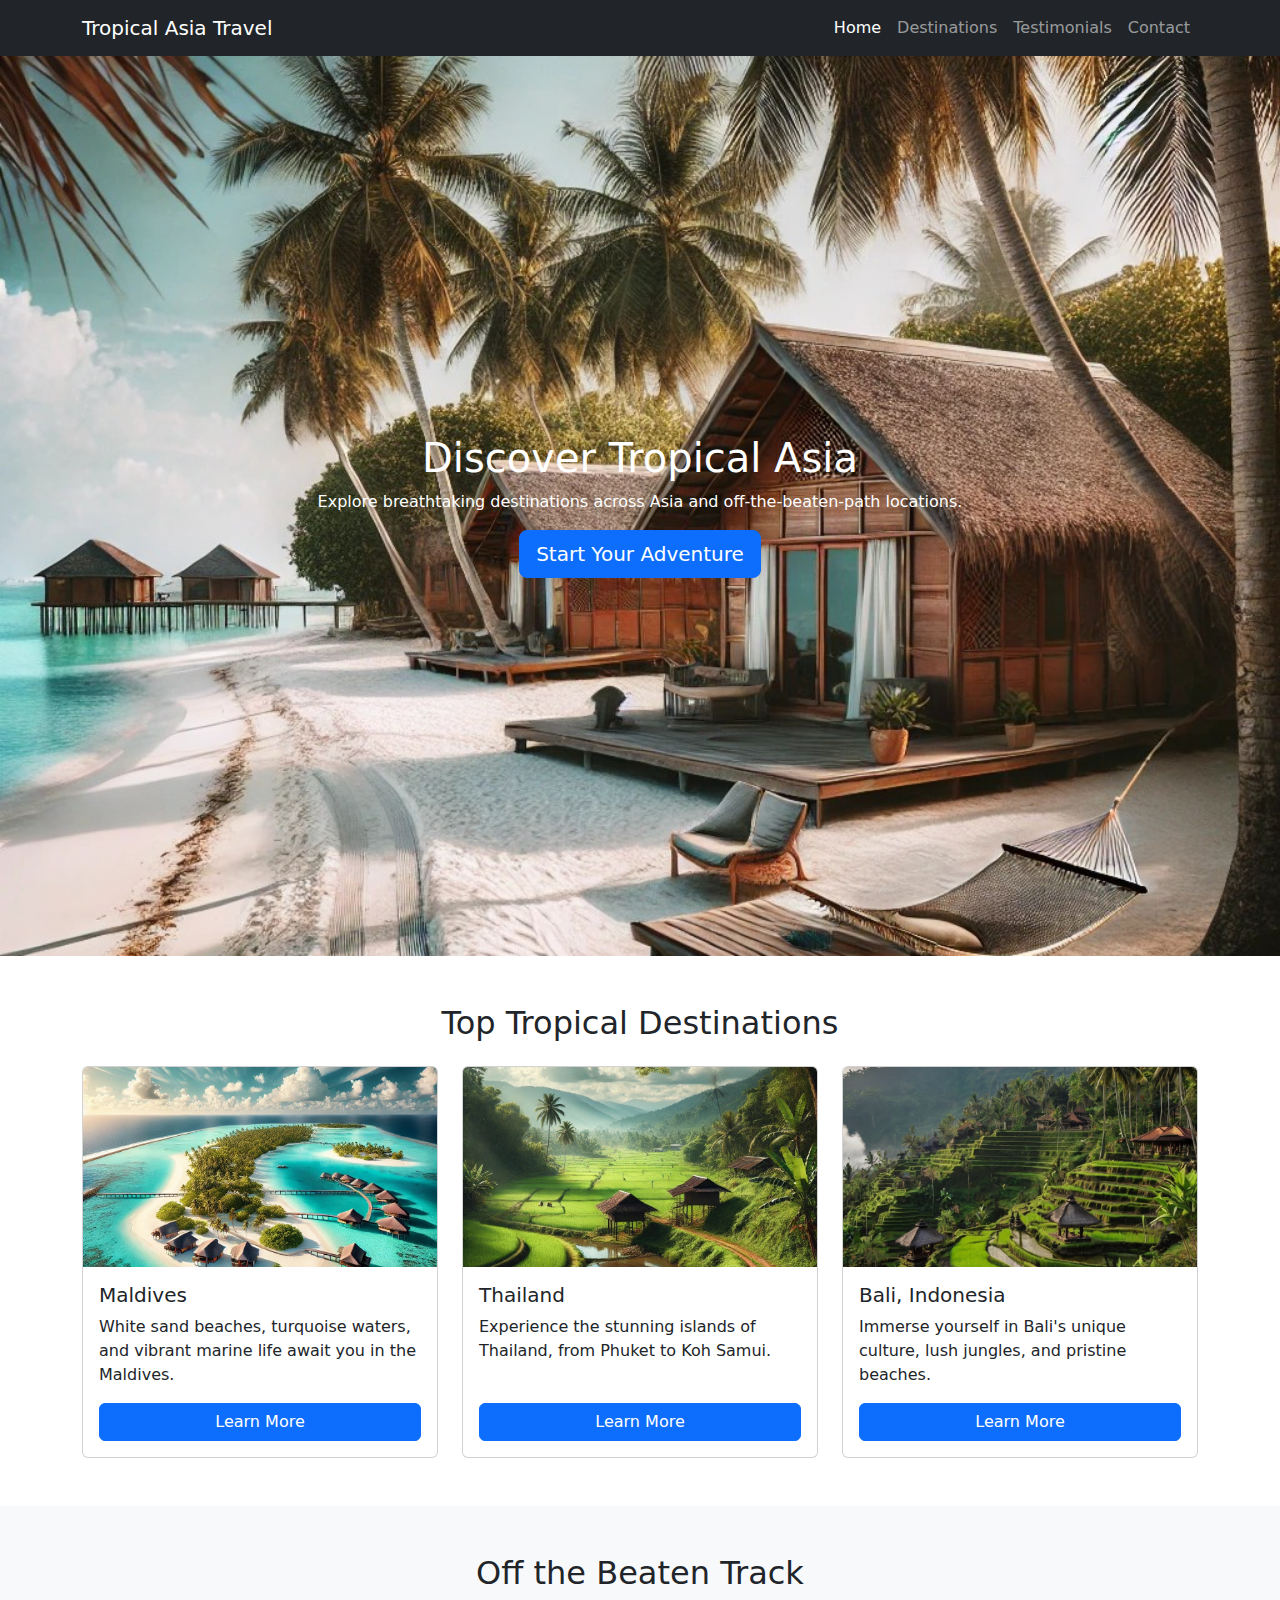
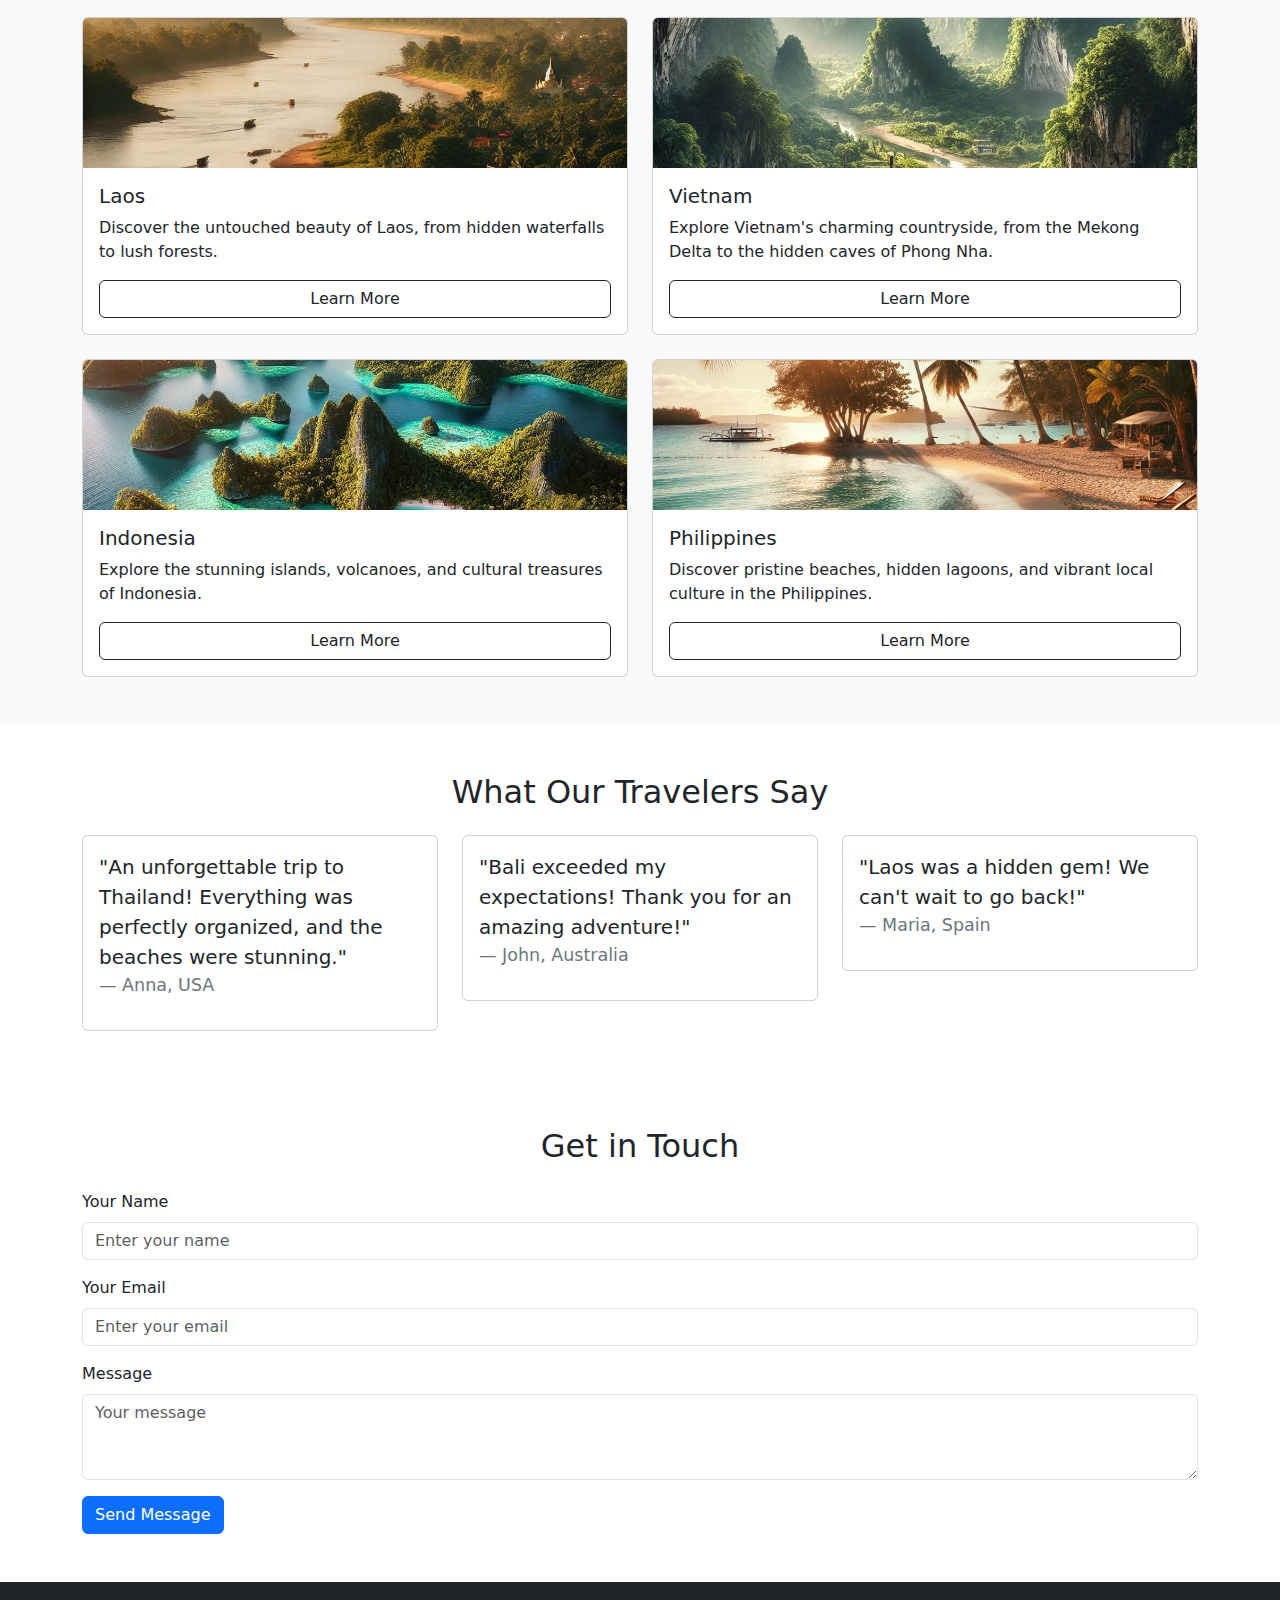
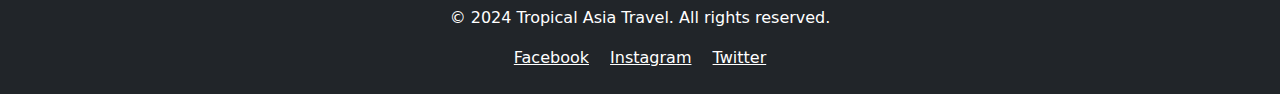
==== index.html @ 29c1b4d1 "push to github test" ====
<!DOCTYPE html>
<html lang="en">

<head>
    <meta charset="UTF-8">
    <meta http-equiv="X-UA-Compatible" content="IE=edge">
    <meta name="viewport" content="width=device-width, initial-scale=1.0">

    <title>Tropical Asia Travel</title>
    <!-- Bootstrap CSS -->
    <link href="https://cdn.jsdelivr.net/npm/bootstrap@5.3.0-alpha1/dist/css/bootstrap.min.css" rel="stylesheet">
    <style>
        .hero {
            background-image: url('/assets/images/tropicalBeachBackground.jpg');
            background-size: cover;
            background-position: center;
            height: 100vh;
            display: flex;
            align-items: center;
            justify-content: center;
            color: white;
            text-align: center;
        }

        .destination-img {
            width: 100%;
            height: 200px;
            object-fit: cover;
        }

        .offbeat-img {
            width: 100%;
            height: 150px;
            object-fit: cover;
        }
    </style>
</head>

<body>
    <!-- Navbar -->
    <nav class="navbar navbar-expand-lg navbar-dark bg-dark">
        <div class="container">
            <a class="navbar-brand" href="#">Tropical Asia Travel</a>
            <button class="navbar-toggler" type="button" data-bs-toggle="collapse" data-bs-target="#navbarNav"
                aria-controls="navbarNav" aria-expanded="false" aria-label="Toggle navigation">
                <span class="navbar-toggler-icon"></span>
            </button>
            <div class="collapse navbar-collapse" id="navbarNav">
                <ul class="navbar-nav ms-auto">
                    <li class="nav-item">
                        <a class="nav-link active" aria-current="page" href="#">Home</a>
                    </li>
                    <li class="nav-item">
                        <a class="nav-link" href="#destinations">Destinations</a>
                    </li>
                    <li class="nav-item">
                        <a class="nav-link" href="#testimonials">Testimonials</a>
                    </li>
                    <li class="nav-item">
                        <a class="nav-link" href="#contact">Contact</a>
                    </li>
                </ul>
            </div>
        </div>
    </nav>

    <!-- Hero Section -->
    <div class="hero">
        <div>
            <h1>Discover Tropical Asia</h1>
            <p>Explore breathtaking destinations across Asia and off-the-beaten-path locations.</p>
            <a href="#destinations" class="btn btn-primary btn-lg">Start Your Adventure</a>
        </div>
    </div>

  <!-- Destinations Section -->
    <section id="destinations" class="py-5">
        <div class="container">
            <h2 class="text-center mb-4">Top Tropical Destinations</h2>
            <div class="row justify-content-center">

                <div class="col-md-4 col-sm-6">
                    <div class="card h-100 d-flex flex-column">
                        <img src="assets/images/maldives.jpg" class="card-img-top destination-img" alt="Maldives">
                        <div class="card-body d-flex flex-column">
                            <h5 class="card-title">Maldives</h5>
                            <p class="card-text">White sand beaches, turquoise waters, and vibrant marine life await you in the Maldives.</p>
                            <div class="mt-auto">
                                <a href="pages/maldives-details.html" class="btn btn-primary w-100">Learn More</a>
                            </div>
                        </div>
                    </div>
                </div>

                <div class="col-md-4 col-sm-6">
                    <div class="card h-100 d-flex flex-column">
                        <img src="assets/images/thailand.jpg" class="card-img-top destination-img" alt="Thailand">
                        <div class="card-body d-flex flex-column">
                            <h5 class="card-title">Thailand</h5>
                            <p class="card-text">Experience the stunning islands of Thailand, from Phuket to Koh Samui.</p>
                            <div class="mt-auto">
                                <a href="pages/thailand-details.html" class="btn btn-primary w-100">Learn More</a>
                            </div>
                        </div>
                    </div>
                </div>

                <div class="col-md-4 col-sm-6">
                    <div class="card h-100 d-flex flex-column">
                        <img src="assets/images/bali.jpg" class="card-img-top destination-img" alt="Bali">
                        <div class="card-body d-flex flex-column">
                            <h5 class="card-title">Bali, Indonesia</h5>
                            <p class="card-text">Immerse yourself in Bali's unique culture, lush jungles, and pristine beaches.</p>
                            <div class="mt-auto">
                                <a href="pages/bali-details.html" class="btn btn-primary w-100">Learn More</a>
                            </div>
                        </div>
                    </div>
                </div>
            </div>
        </div>
    </section>   

    <!-- Off-the-beaten-track Section -->
    <section class="py-5 bg-light">
        <div class="container">
            <h2 class="text-center mb-4">Off the Beaten Track</h2>
            <div class="row g-4">
                <div class="col-md-6 col-sm-12">
                    <div class="card h-100 d-flex flex-column">
                        <img src="assets/images/laos.jpg" class="card-img-top offbeat-img" alt="Laos">
                        <div class="card-body d-flex flex-column">
                            <h5 class="card-title">Laos</h5>
                            <p class="card-text">Discover the untouched beauty of Laos, from hidden waterfalls to lush forests.</p>
                            <div class="mt-auto">
                                <a href="pages/laos-details.html" class="btn btn-outline-dark w-100">Learn More</a>
                            </div>
                        </div>
                    </div>
                </div>

                <div class="col-md-6 col-sm-12">
                    <div class="card h-100 d-flex flex-column">
                        <img src="assets/images/vietnam.jpg" class="card-img-top offbeat-img" alt="Vietnam">
                        <div class="card-body d-flex flex-column">
                            <h5 class="card-title">Vietnam</h5>
                            <p class="card-text">Explore Vietnam's charming countryside, from the Mekong Delta to the hidden caves of Phong Nha.</p>
                            <div class="mt-auto">
                                <a href="pages/vietnam-details.html" class="btn btn-outline-dark w-100">Learn More</a>
                            </div>
                        </div>
                    </div>
                </div>

                <!-- Indonesia Card -->
                <div class="col-md-6 col-sm-12">
                    <div class="card h-100 d-flex flex-column">
                        <img src="assets/images/indonesia.jpg" class="card-img-top offbeat-img" alt="Indonesia">
                        <div class="card-body d-flex flex-column">
                            <h5 class="card-title">Indonesia</h5>
                            <p class="card-text">Explore the stunning islands, volcanoes, and cultural treasures of Indonesia.</p>
                            <div class="mt-auto">
                                <a href="pages/indonesia-details.html" class="btn btn-outline-dark w-100">Learn More</a>
                            </div>
                        </div>
                    </div>
                </div>

                <!-- Philippines Card -->
                <div class="col-md-6 col-sm-12">
                    <div class="card h-100 d-flex flex-column">
                        <img src="assets/images/philippines.jpg" class="card-img-top offbeat-img" alt="Philippines">
                        <div class="card-body d-flex flex-column">
                            <h5 class="card-title">Philippines</h5>
                            <p class="card-text">Discover pristine beaches, hidden lagoons, and vibrant local culture in the Philippines.</p>
                            <div class="mt-auto">
                                <a href="pages/philippines-details.html" class="btn btn-outline-dark w-100">Learn More</a>
                            </div>
                        </div>
                    </div>
                </div>
            </div>
        </div>
    </section>

    <!-- Off-the-beaten-track Section
    <section class="py-5 bg-light">
        <div class="container">
            <h2 class="text-center mb-4">Off the Beaten Track</h2>
            <div class="row g-4">
                <div class="col-md-6 col-sm-12">
                    <div class="card h-100 d-flex flex-column">
                        <img src="assets/images/laos.jpg" class="card-img-top offbeat-img" alt="Laos">
                        <div class="card-body d-flex flex-column">
                            <h5 class="card-title">Laos</h5>
                            <p class="card-text">Discover the untouched beauty of Laos, from hidden waterfalls to lush forests.</p>
                            <div class="mt-auto">
                                <a href="pages/laos-details.html" class="btn btn-outline-dark w-100">Learn More</a>
                            </div>
                        </div>
                    </div>
                </div>

                <div class="col-md-6 col-sm-12">
                    <div class="card h-100 d-flex flex-column">
                        <img src="assets/images/vietnam.jpg" class="card-img-top offbeat-img" alt="Vietnam">
                        <div class="card-body d-flex flex-column">
                            <h5 class="card-title">Vietnam</h5>
                            <p class="card-text">Explore Vietnam's charming countryside, from the Mekong Delta to the hidden caves of Phong Nha.</p>
                            <div class="mt-auto">
                                <a href="pages/vietnam-details.html" class="btn btn-outline-dark w-100">Learn More</a>
                            </div>
                        </div>
                    </div>
                </div>

                <div class="col-md-6 col-sm-12">
                    <div class="card h-100 d-flex flex-column">
                        <img src="assets/images/indonesia.jpg" class="card-img-top offbeat-img" alt="Indonesia">
                        <div class="card-body d-flex flex-column">
                            <h5 class="card-title">Indonesia</h5>
                            <p class="card-text">Explore Vietnam's charming countryside, from the Mekong Delta to the hidden caves of Phong Nha.</p>
                            <div class="mt-auto">
                                <a href="pages/indonesia-details.html" class="btn btn-outline-dark w-100">Learn More</a>
                            </div>
                        </div>
                    </div>
                </div>
            </div>
        </div>
    </section> -->

    <!-- Testimonials Section -->
    <section id="testimonials" class="py-5">
        <div class="container">
            <h2 class="text-center mb-4">What Our Travelers Say</h2>
            <div class="row g-4">
                <div class="col-md-4">
                    <div class="card">
                        <div class="card-body">
                            <blockquote class="blockquote">
                                <p>"An unforgettable trip to Thailand! Everything was perfectly organized, and the beaches were stunning."</p>
                                <footer class="blockquote-footer">Anna, USA</footer>
                            </blockquote>
                        </div>
                    </div>
                </div>

                <div class="col-md-4">
                    <div class="card">
                        <div class="card-body">
                            <blockquote class="blockquote">
                                <p>"Bali exceeded my expectations! Thank you for an amazing adventure!"</p>
                                <footer class="blockquote-footer">John, Australia</footer>
                            </blockquote>
                        </div>
                    </div>
                </div>

                <div class="col-md-4">
                    <div class="card">
                        <div class="card-body">
                            <blockquote class="blockquote">
                                <p>"Laos was a hidden gem! We can't wait to go back!"</p>
                                <footer class="blockquote-footer">Maria, Spain</footer>
                            </blockquote>
                        </div>
                    </div>
                </div>
            </div>
        </div>
    </section>

 
        <!-- Contact Section -->
    <section id="contact" class="py-5">
        <div class="container">
            <h2 class="text-center mb-4">Get in Touch</h2>
            <form id="contactForm" action="https://formspree.io/f/mkgngnpe" method="POST">
                <div class="mb-3">
                    <label for="name" class="form-label">Your Name</label>
                    <input type="text" class="form-control" id="name" name="name" placeholder="Enter your name" required>
                </div>
                <div class="mb-3">
                    <label for="email" class="form-label">Your Email</label>
                    <input type="email" class="form-control" id="email" name="_replyto" placeholder="Enter your email" required>
                </div>
                <div class="mb-3">
                    <label for="message" class="form-label">Message</label>
                    <textarea class="form-control" id="message" name="message" rows="3" placeholder="Your message" required></textarea>
                </div>
                <button type="submit" class="btn btn-primary">Send Message</button>
            </form>

            <!-- Success and Error Messages -->
            <div id="successMessage" class="alert alert-success mt-3" style="display: none;">
                Your message has been sent successfully!
            </div>
            <div id="errorMessage" class="alert alert-danger mt-3" style="display: none;">
                There was an error submitting the form. Please try again.
            </div>
        </div>
    </section>

    <script>
        document.getElementById('contactForm').addEventListener('submit', function(event) {
            event.preventDefault(); // Prevent default form submission

            const form = event.target;
            const formData = new FormData(form);

            // Send the form data using the fetch API
            fetch(form.action, {
                method: form.method,
                body: formData,
                headers: {
                    'Accept': 'application/json'
                }
            }).then(response => {
                if (response.ok) {
                    // Show success message
                    document.getElementById('successMessage').style.display = 'block';
                    document.getElementById('errorMessage').style.display = 'none';

                    // Reset the form
                    form.reset();
                } else {
                    // Show error message
                    document.getElementById('errorMessage').style.display = 'block';
                    document.getElementById('successMessage').style.display = 'none';
                }
            }).catch(error => {
                // Show error message if fetch fails
                document.getElementById('errorMessage').style.display = 'block';
                document.getElementById('successMessage').style.display = 'none';
            });
        });
    </script>

        <!-- Success Message Placeholder -->
        <div id="successMessage" class="alert alert-success mt-3" style="display: none;">
            Your message has been sent successfully!
        </div>
    </div>
</section>

    <!-- Footer -->
    <footer class="bg-dark text-white py-4">
        <div class="container text-center">
            <p>&copy; 2024 Tropical Asia Travel. All rights reserved.</p>
            <a href="#" class="text-white mx-2">Facebook</a>
            <a href="#" class="text-white mx-2">Instagram</a>
            <a href="#" class="text-white mx-2">Twitter</a>
        </div>
    </footer>

    <!-- Bootstrap JS -->
    <script src="https://cdn.jsdelivr.net/npm/bootstrap@5.3.0-alpha1/dist/js/bootstrap.bundle.min.js"></script>
</body>

</html>
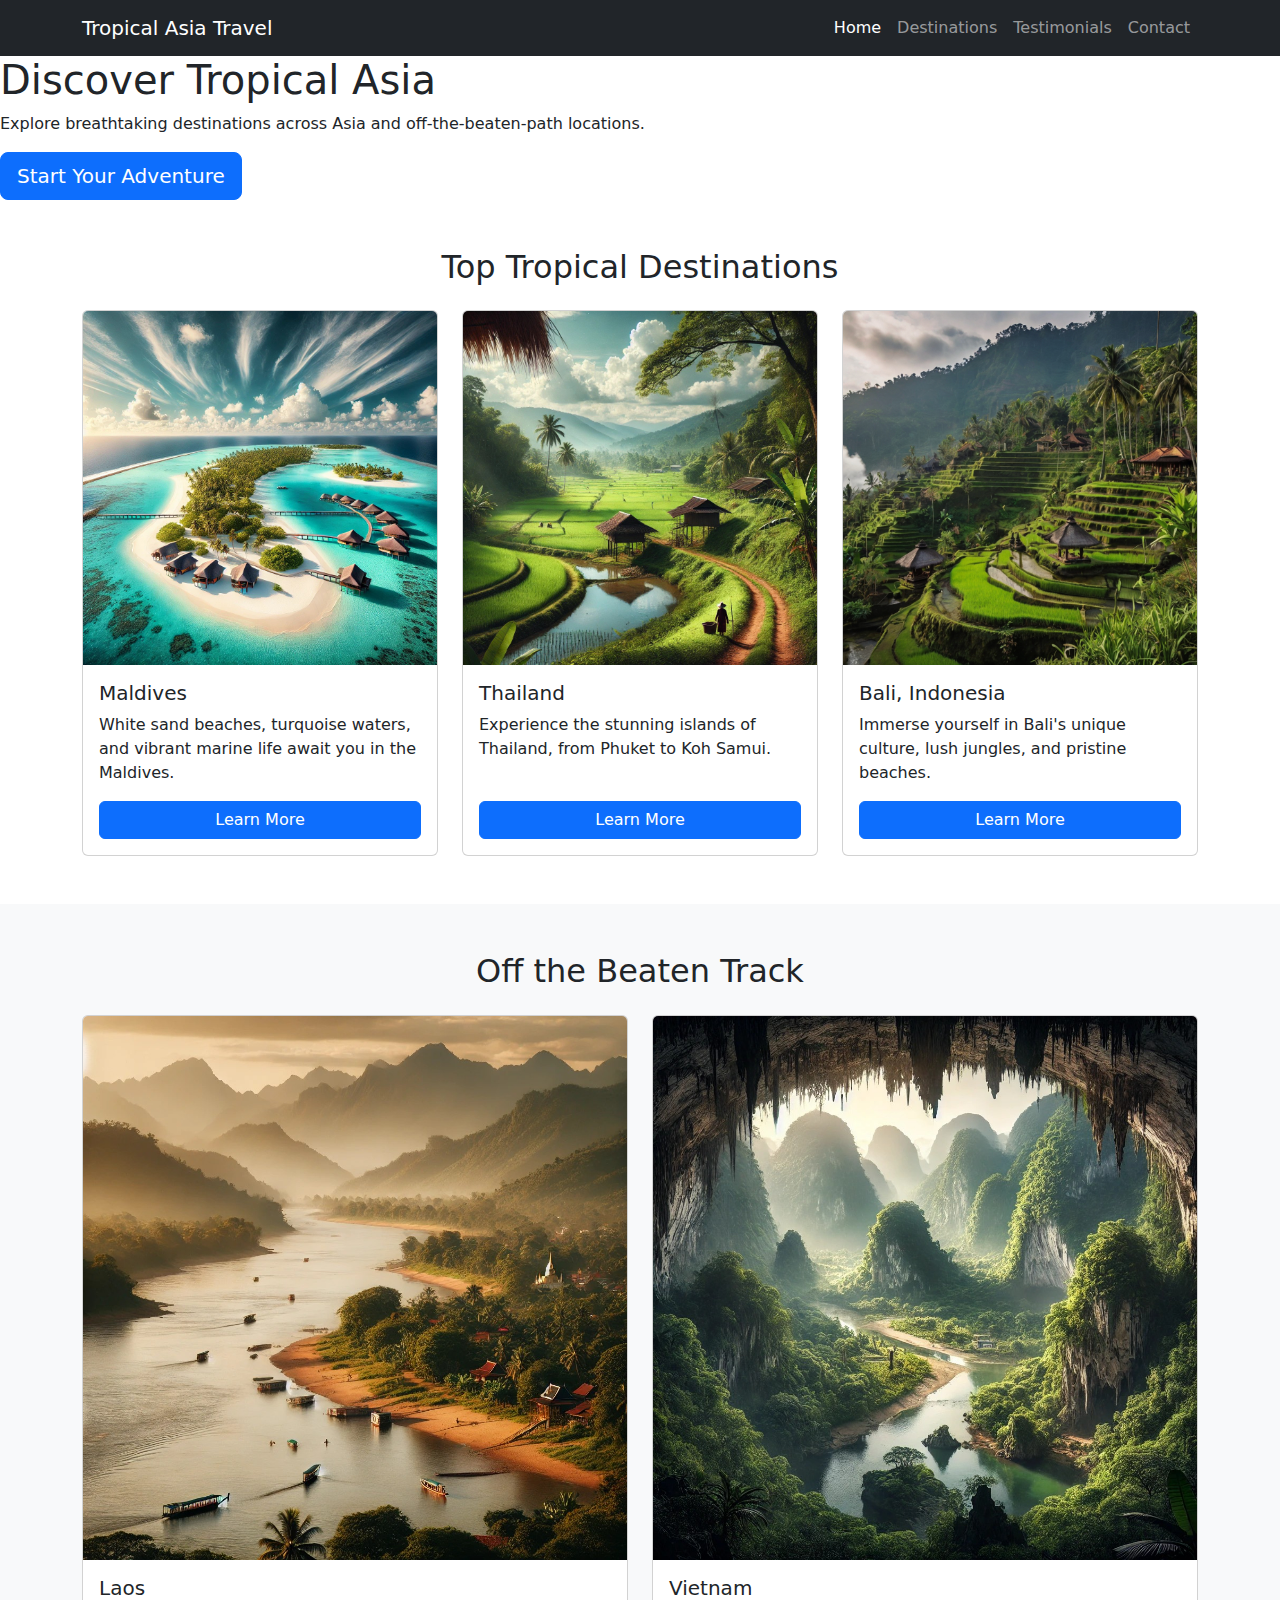
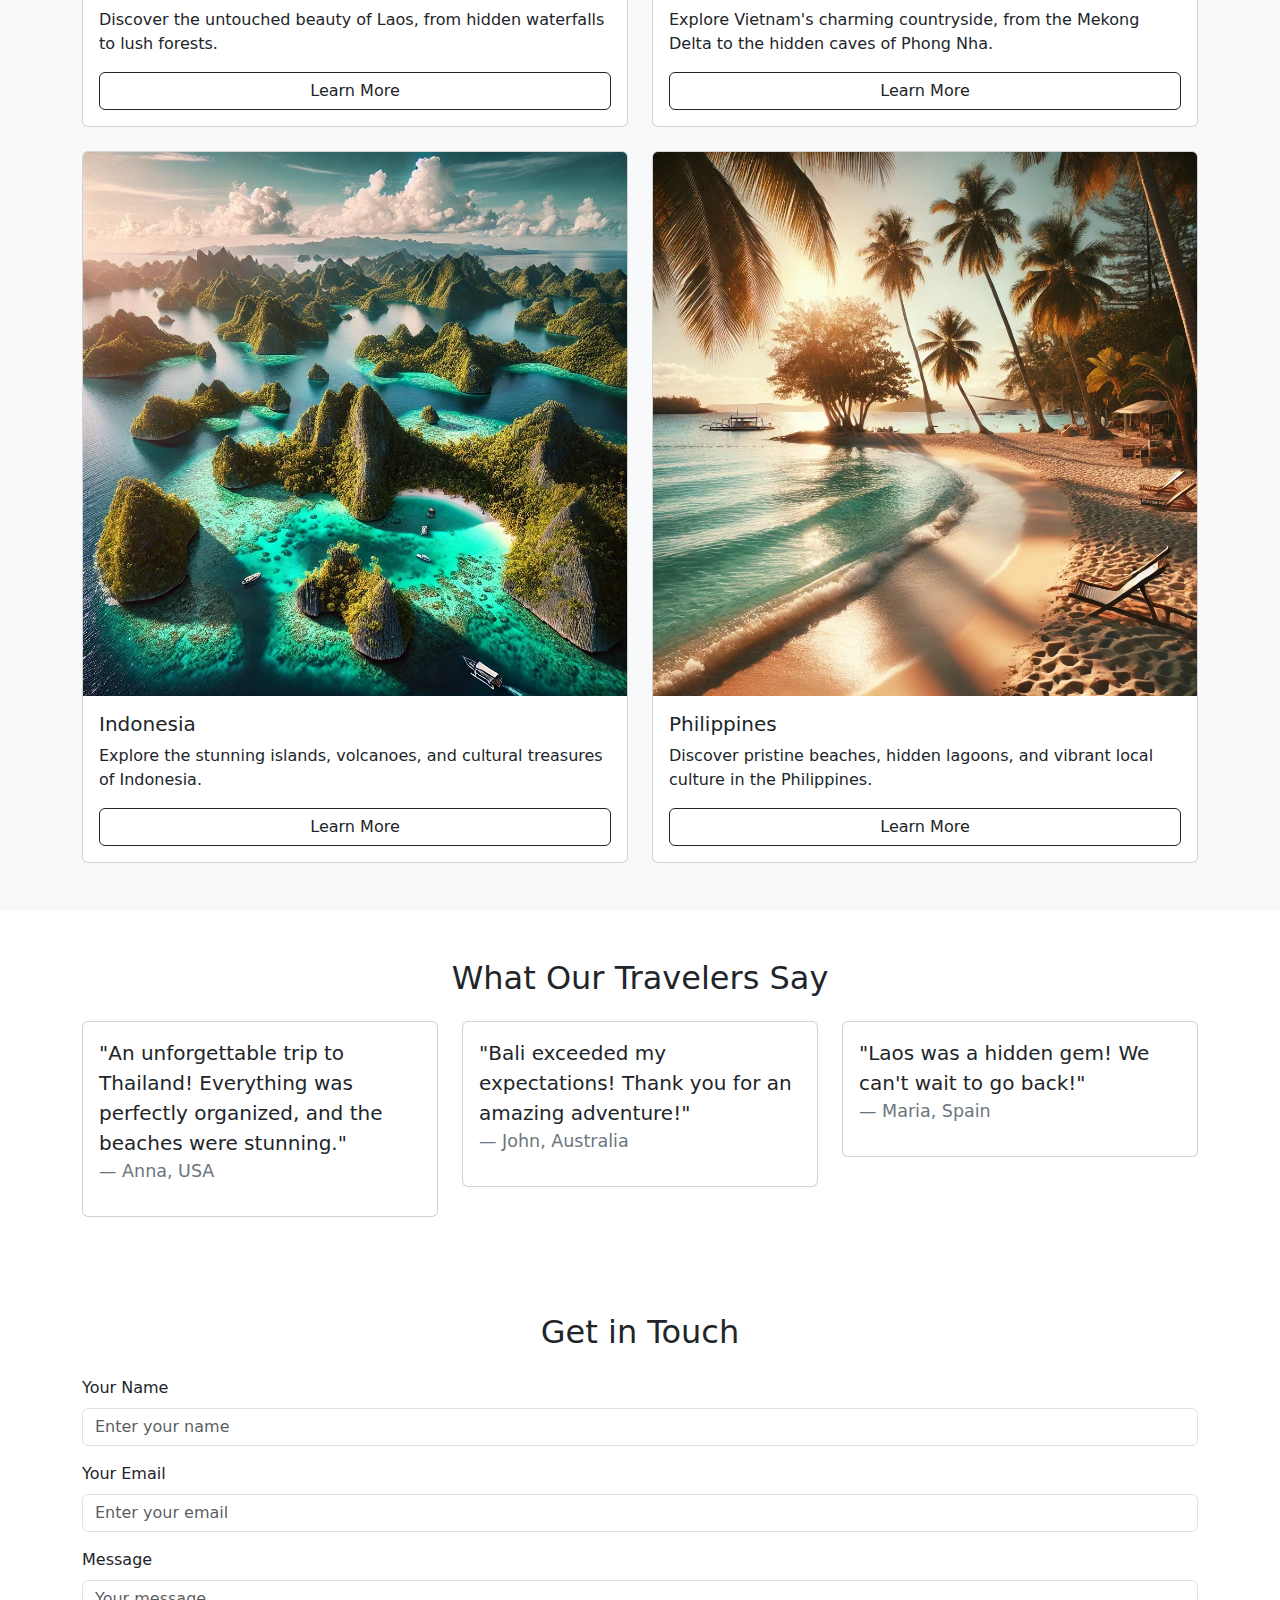
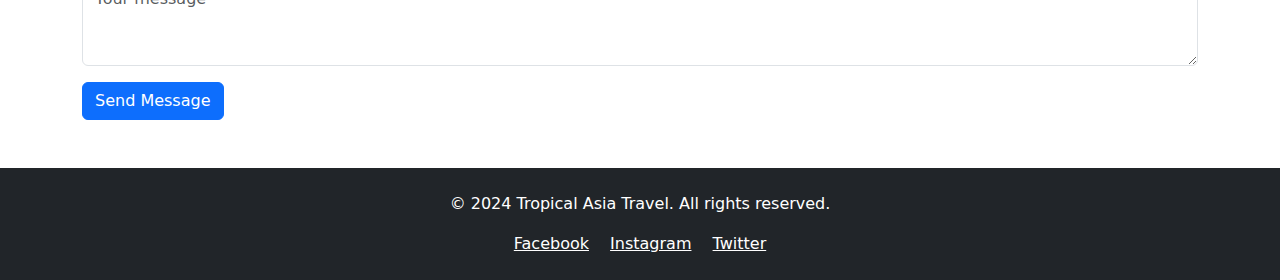
==== commit 9058dd89: "only html in index.html" ====
--- a/index.html
+++ b/index.html
@@ -9,31 +9,6 @@
     <title>Tropical Asia Travel</title>
     <!-- Bootstrap CSS -->
     <link href="https://cdn.jsdelivr.net/npm/bootstrap@5.3.0-alpha1/dist/css/bootstrap.min.css" rel="stylesheet">
-    <style>
-        .hero {
-            background-image: url('/assets/images/tropicalBeachBackground.jpg');
-            background-size: cover;
-            background-position: center;
-            height: 100vh;
-            display: flex;
-            align-items: center;
-            justify-content: center;
-            color: white;
-            text-align: center;
-        }
-
-        .destination-img {
-            width: 100%;
-            height: 200px;
-            object-fit: cover;
-        }
-
-        .offbeat-img {
-            width: 100%;
-            height: 150px;
-            object-fit: cover;
-        }
-    </style>
 </head>
 
 <body>
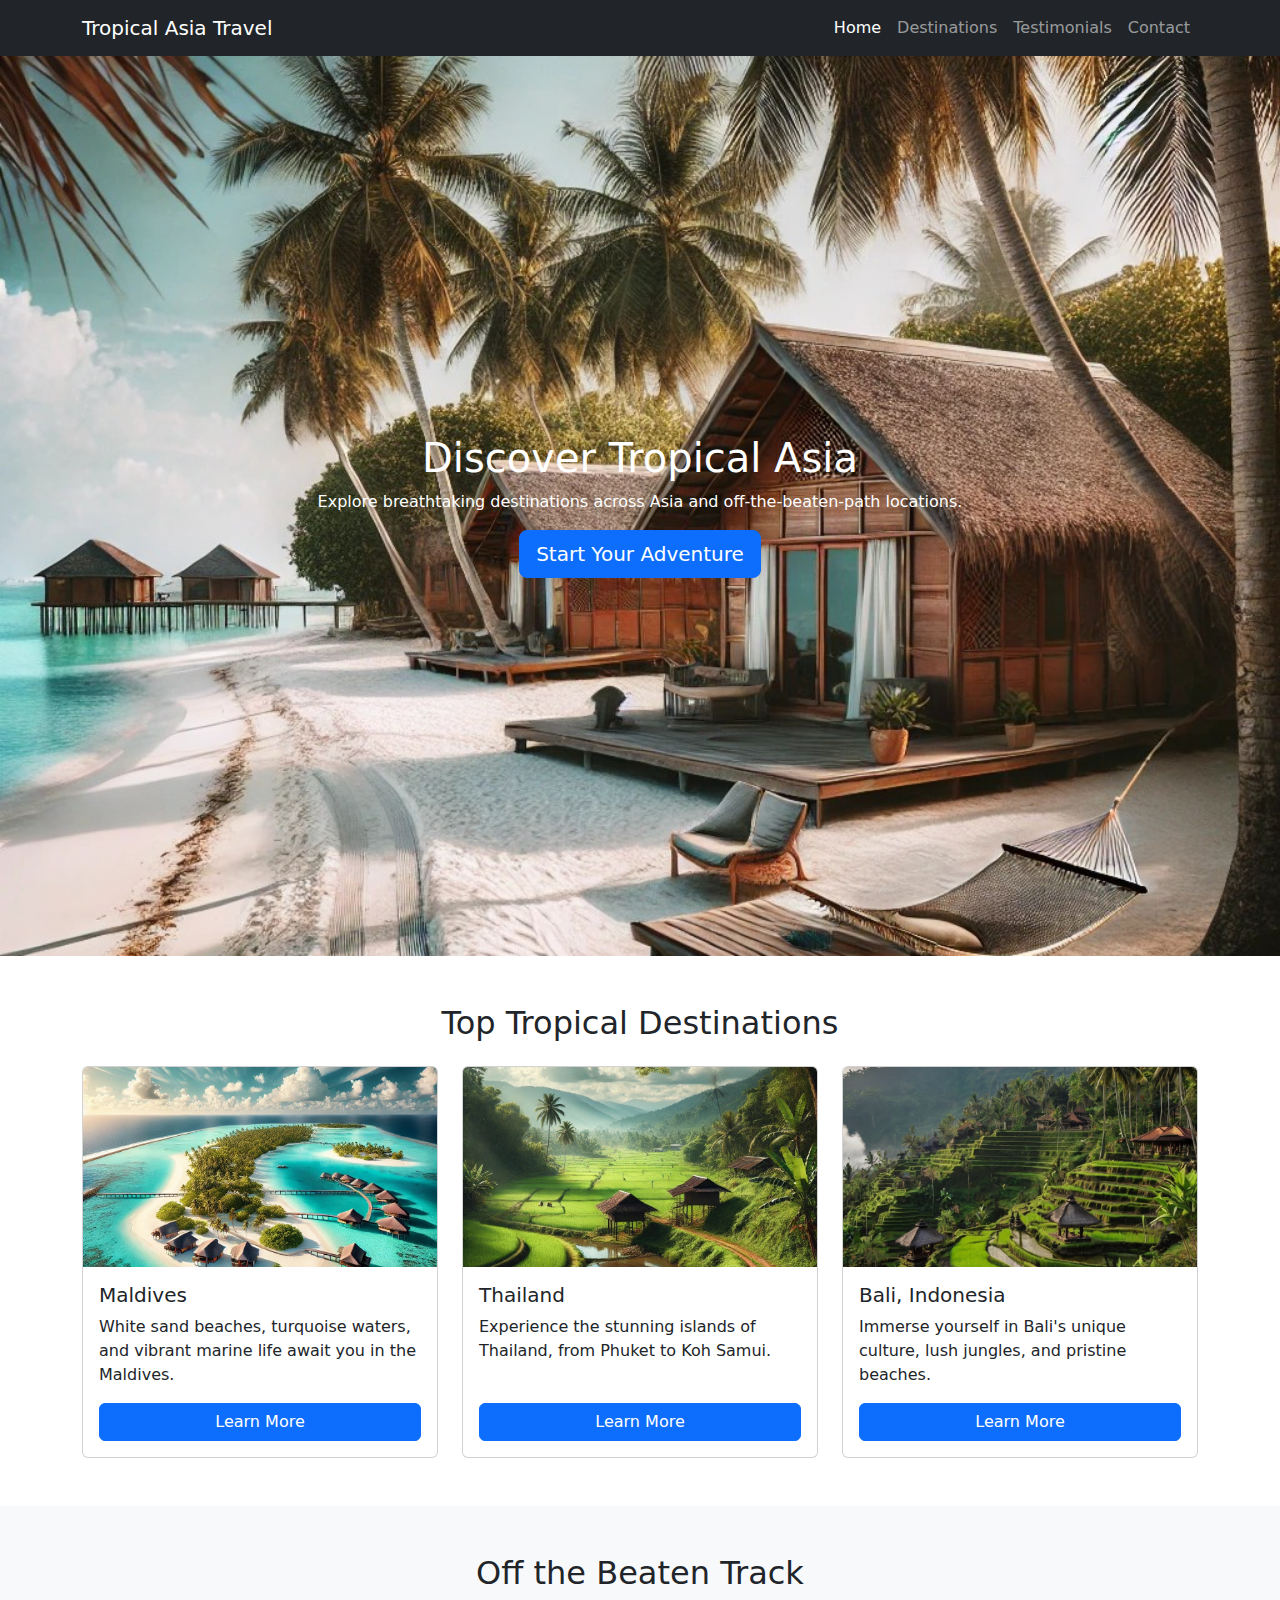
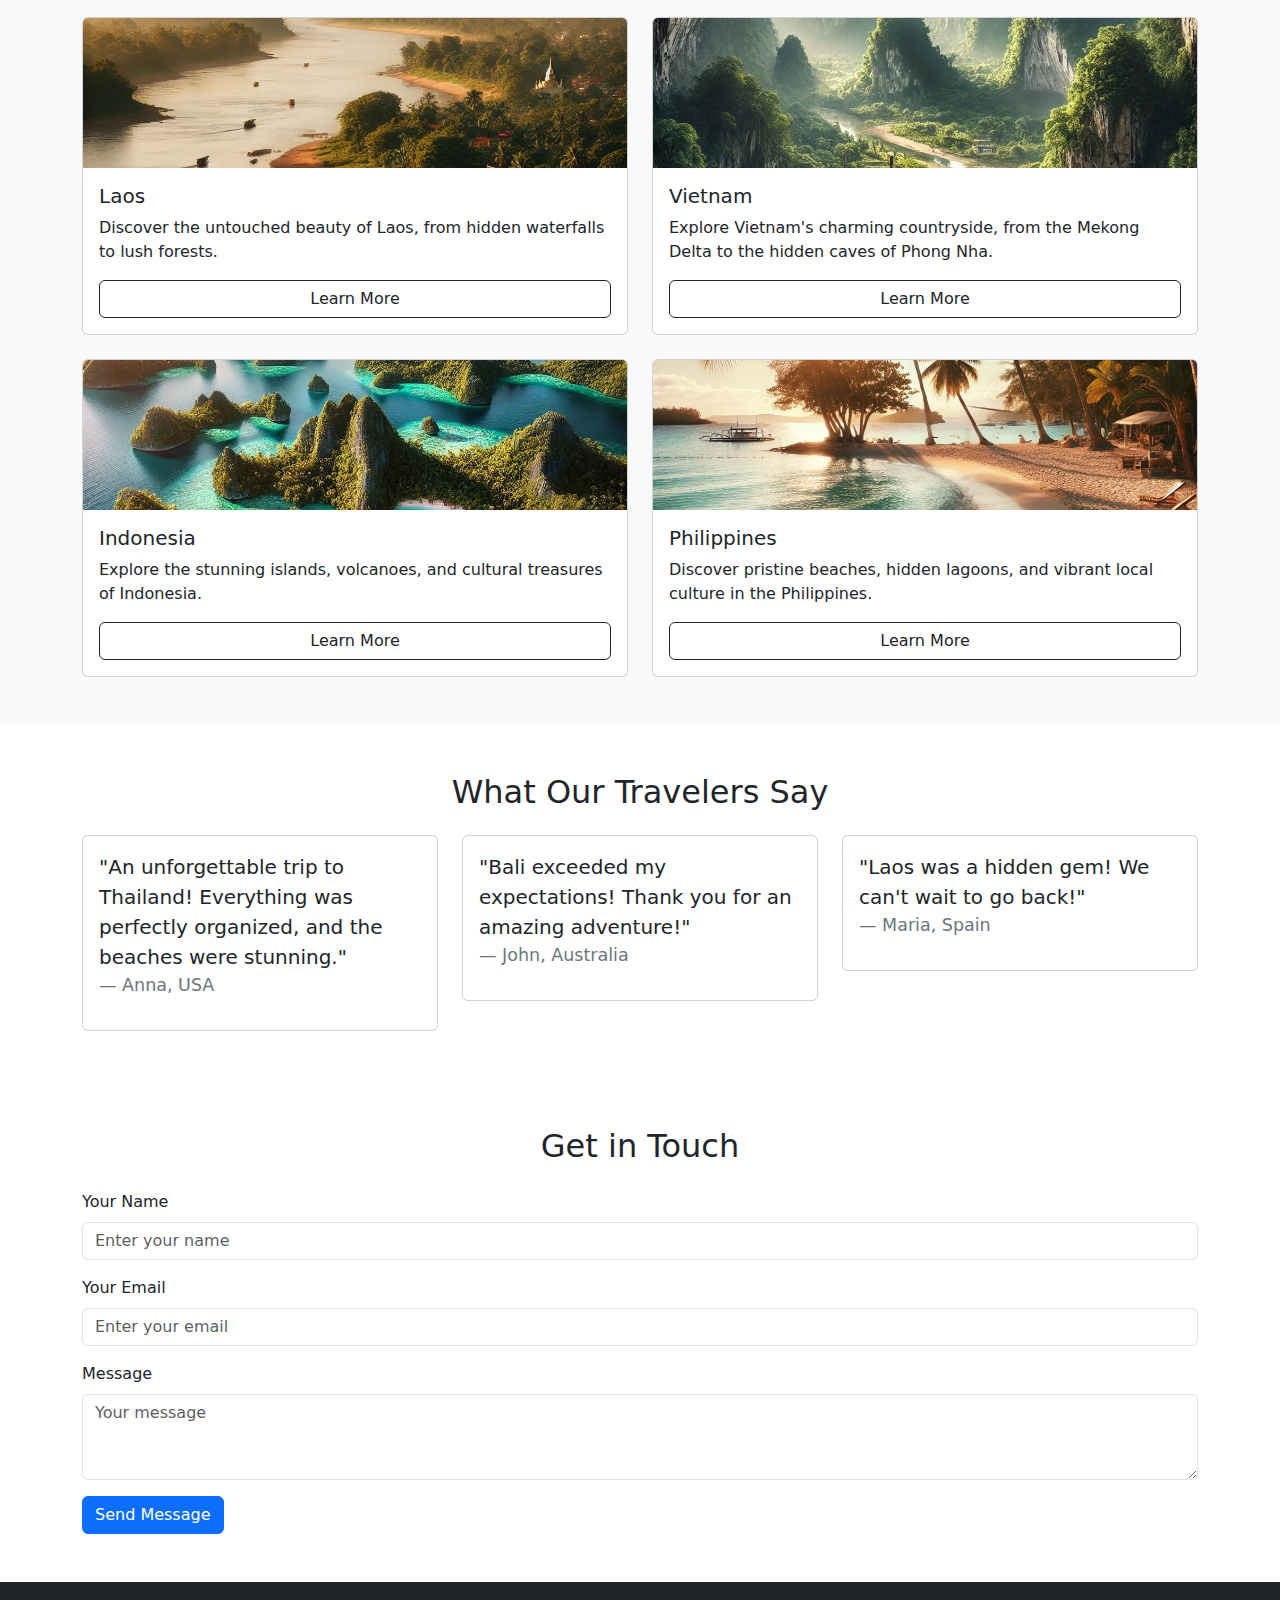
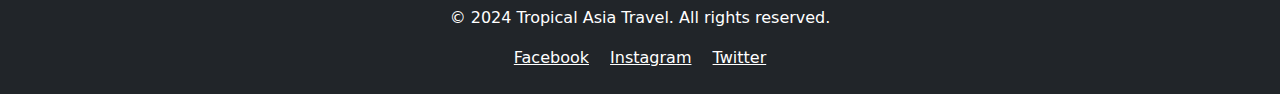
==== commit e3248a96: "last deployed" ====
--- a/index.html
+++ b/index.html
@@ -9,6 +9,31 @@
     <title>Tropical Asia Travel</title>
     <!-- Bootstrap CSS -->
     <link href="https://cdn.jsdelivr.net/npm/bootstrap@5.3.0-alpha1/dist/css/bootstrap.min.css" rel="stylesheet">
+    <style>
+        .hero {
+            background-image: url('/assets/images/tropicalBeachBackground.jpg');
+            background-size: cover;
+            background-position: center;
+            height: 100vh;
+            display: flex;
+            align-items: center;
+            justify-content: center;
+            color: white;
+            text-align: center;
+        }
+
+        .destination-img {
+            width: 100%;
+            height: 200px;
+            object-fit: cover;
+        }
+
+        .offbeat-img {
+            width: 100%;
+            height: 150px;
+            object-fit: cover;
+        }
+    </style>
 </head>
 
 <body>
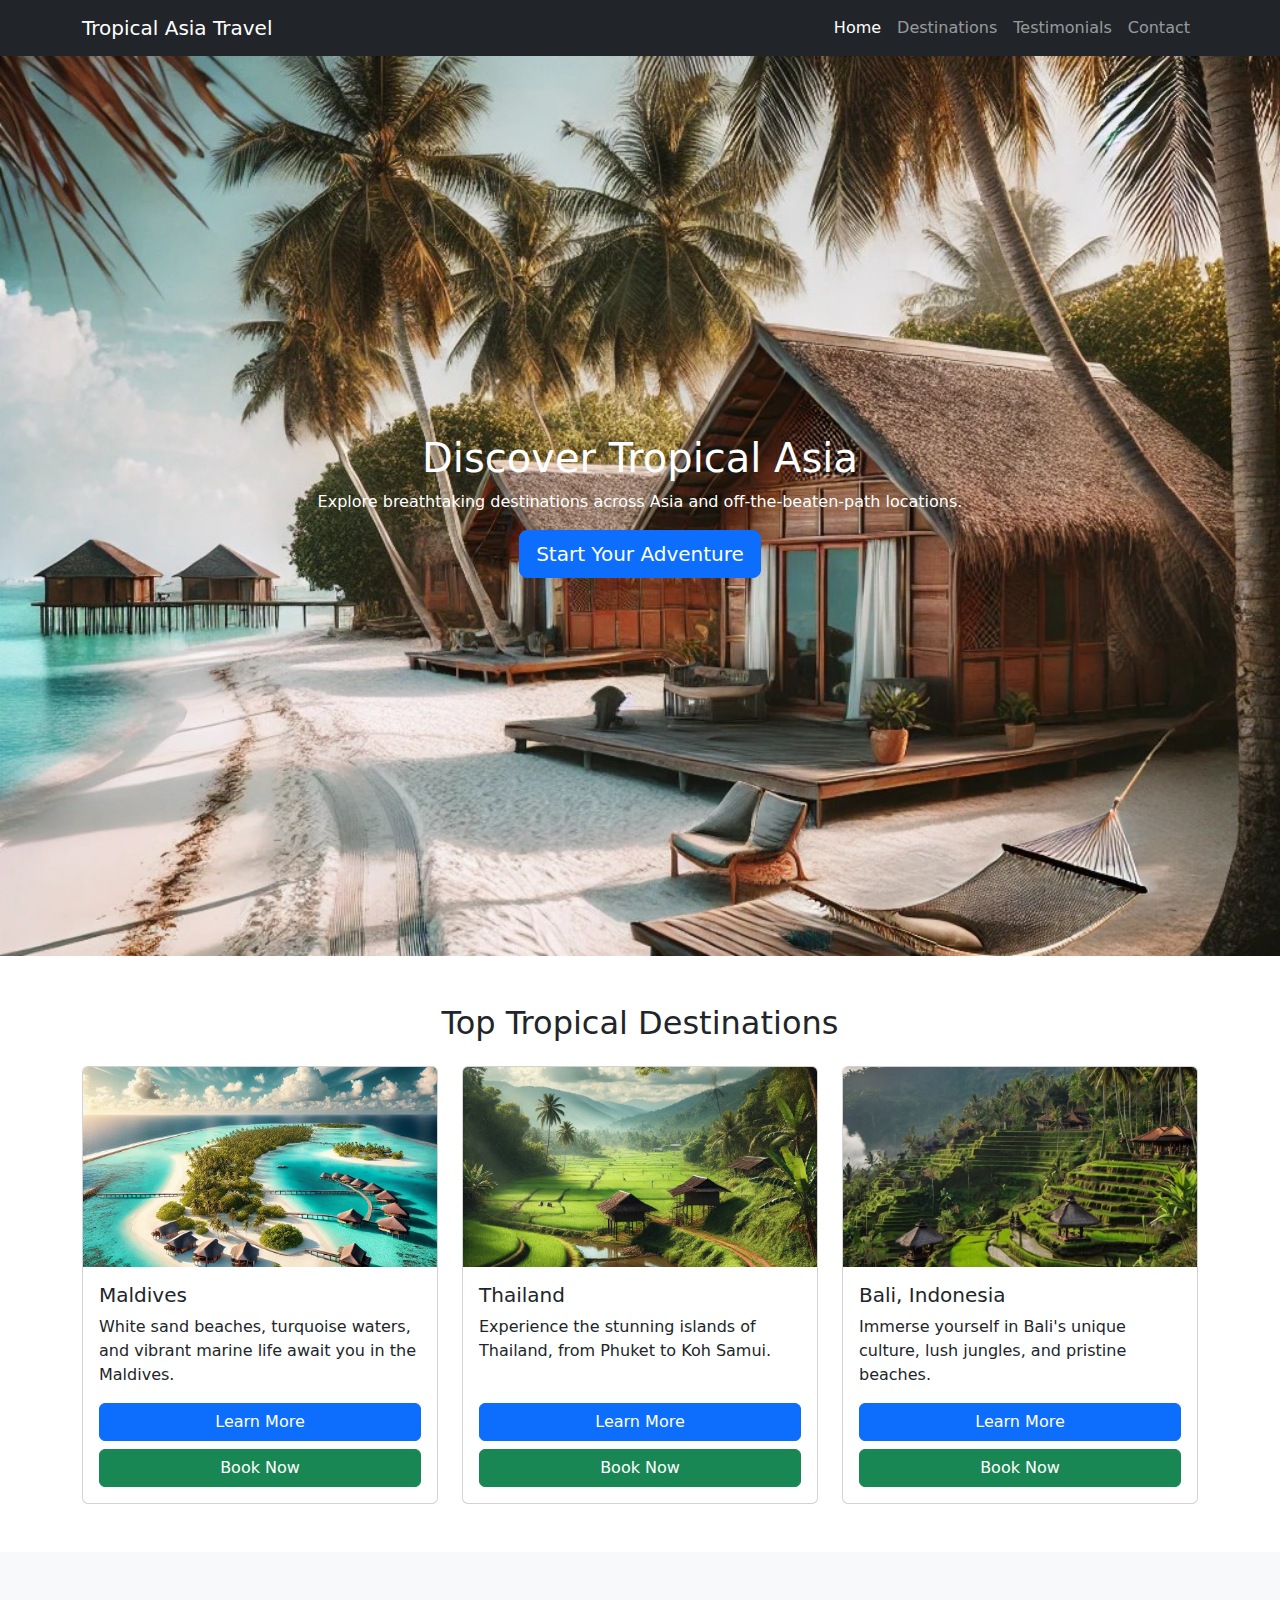
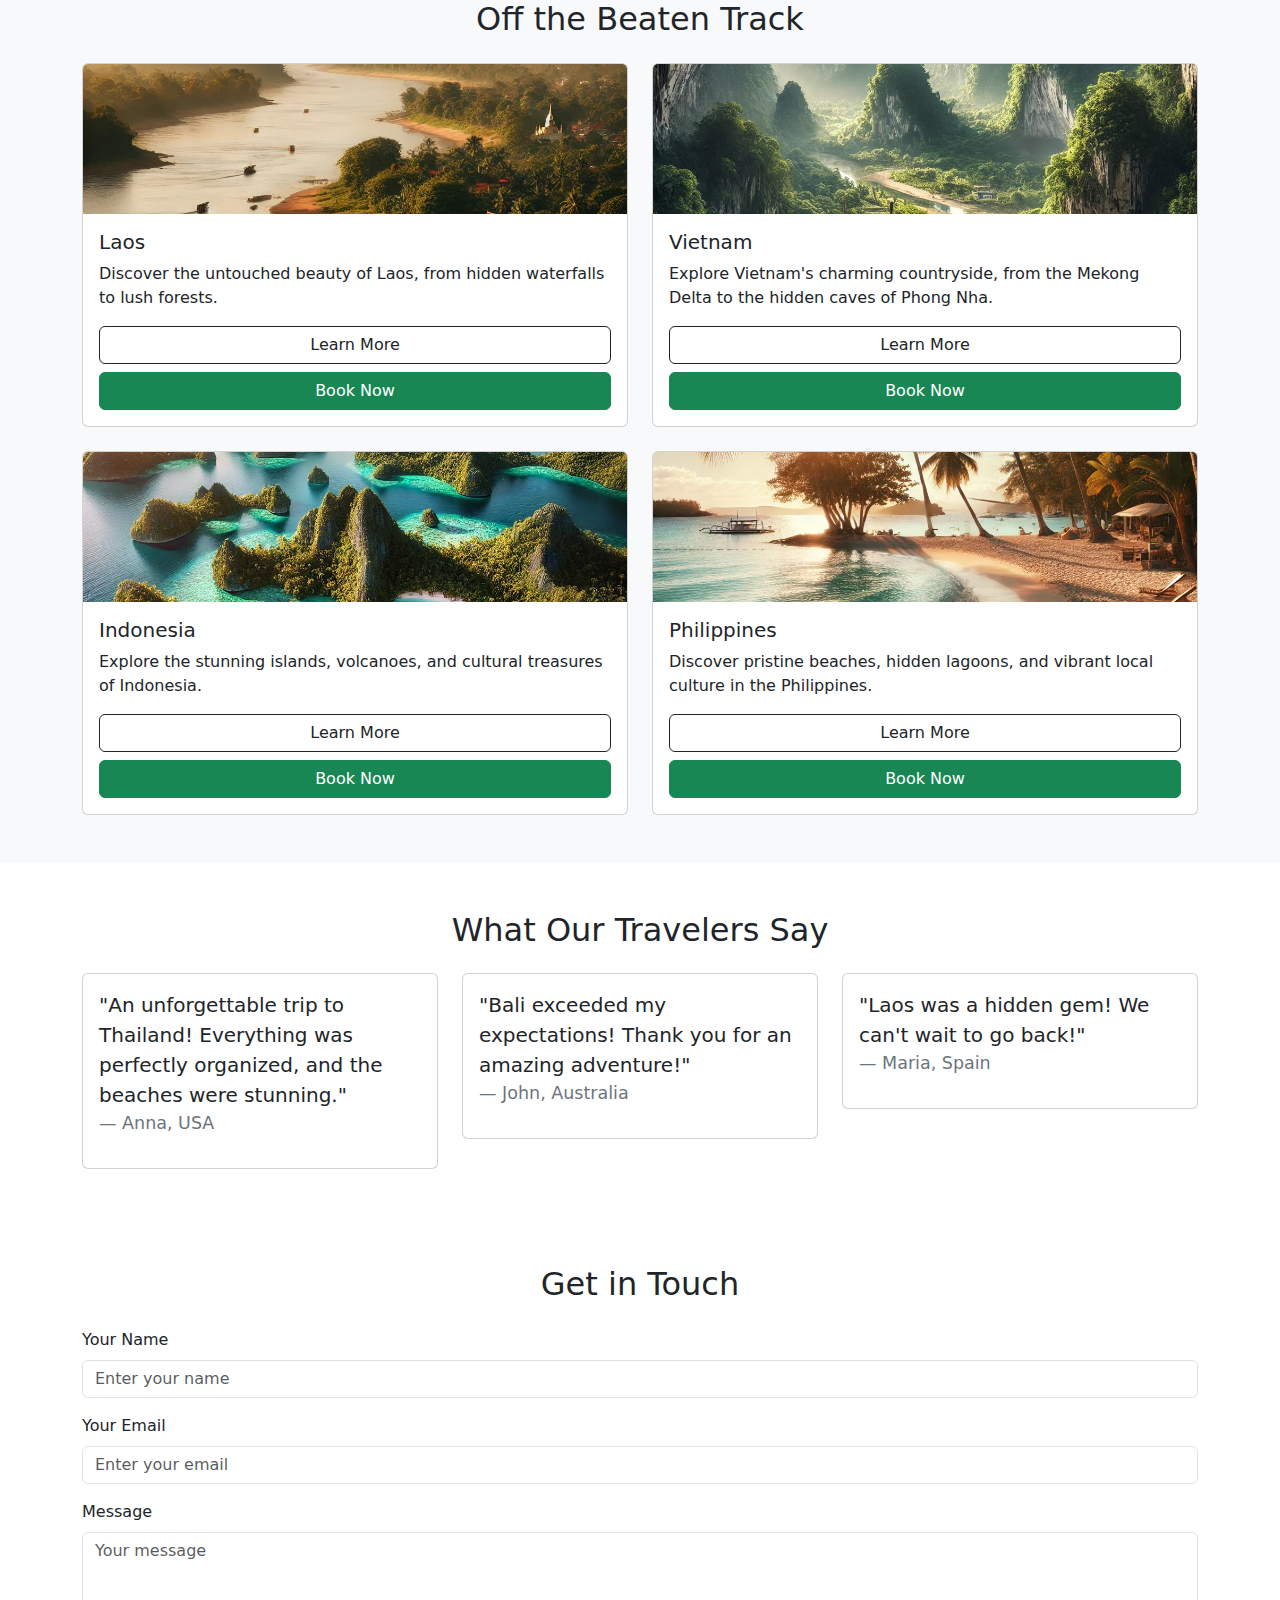
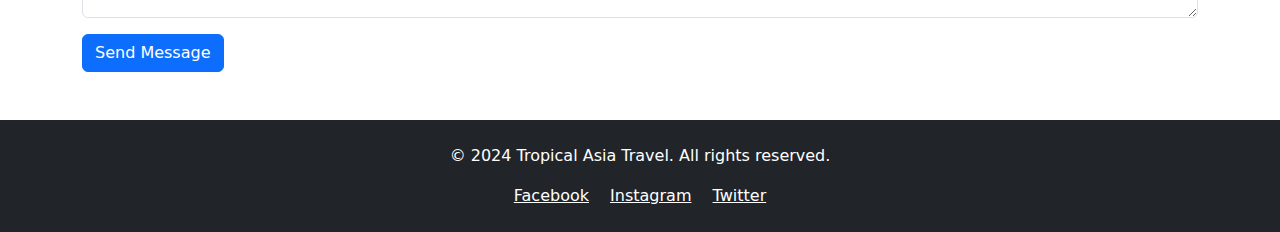
==== commit 9c2a917f: "new version with payment" ====
--- a/index.html
+++ b/index.html
@@ -87,6 +87,7 @@
                             <p class="card-text">White sand beaches, turquoise waters, and vibrant marine life await you in the Maldives.</p>
                             <div class="mt-auto">
                                 <a href="pages/maldives-details.html" class="btn btn-primary w-100">Learn More</a>
+                                <button class="btn btn-success mt-2 w-100" data-bs-toggle="modal" data-bs-target="#bookModal" data-destination="Maldives">Book Now</button>
                             </div>
                         </div>
                     </div>
@@ -100,6 +101,7 @@
                             <p class="card-text">Experience the stunning islands of Thailand, from Phuket to Koh Samui.</p>
                             <div class="mt-auto">
                                 <a href="pages/thailand-details.html" class="btn btn-primary w-100">Learn More</a>
+                                <button class="btn btn-success mt-2 w-100" data-bs-toggle="modal" data-bs-target="#bookModal" data-destination="Thailand">Book Now</button>
                             </div>
                         </div>
                     </div>
@@ -113,6 +115,7 @@
                             <p class="card-text">Immerse yourself in Bali's unique culture, lush jungles, and pristine beaches.</p>
                             <div class="mt-auto">
                                 <a href="pages/bali-details.html" class="btn btn-primary w-100">Learn More</a>
+                                <button class="btn btn-success mt-2 w-100" data-bs-toggle="modal" data-bs-target="#bookModal" data-destination="Bali">Book Now</button>
                             </div>
                         </div>
                     </div>
@@ -134,6 +137,7 @@
                             <p class="card-text">Discover the untouched beauty of Laos, from hidden waterfalls to lush forests.</p>
                             <div class="mt-auto">
                                 <a href="pages/laos-details.html" class="btn btn-outline-dark w-100">Learn More</a>
+                                <button class="btn btn-success mt-2 w-100" data-bs-toggle="modal" data-bs-target="#bookModal" data-destination="Laos">Book Now</button>
                             </div>
                         </div>
                     </div>
@@ -147,6 +151,7 @@
                             <p class="card-text">Explore Vietnam's charming countryside, from the Mekong Delta to the hidden caves of Phong Nha.</p>
                             <div class="mt-auto">
                                 <a href="pages/vietnam-details.html" class="btn btn-outline-dark w-100">Learn More</a>
+                                <button class="btn btn-success mt-2 w-100" data-bs-toggle="modal" data-bs-target="#bookModal" data-destination="Vietnam">Book Now</button>
                             </div>
                         </div>
                     </div>
@@ -161,6 +166,7 @@
                             <p class="card-text">Explore the stunning islands, volcanoes, and cultural treasures of Indonesia.</p>
                             <div class="mt-auto">
                                 <a href="pages/indonesia-details.html" class="btn btn-outline-dark w-100">Learn More</a>
+                                <button class="btn btn-success mt-2 w-100" data-bs-toggle="modal" data-bs-target="#bookModal" data-destination="Indonesia">Book Now</button>
                             </div>
                         </div>
                     </div>
@@ -175,6 +181,7 @@
                             <p class="card-text">Discover pristine beaches, hidden lagoons, and vibrant local culture in the Philippines.</p>
                             <div class="mt-auto">
                                 <a href="pages/philippines-details.html" class="btn btn-outline-dark w-100">Learn More</a>
+                                <button class="btn btn-success mt-2 w-100" data-bs-toggle="modal" data-bs-target="#bookModal" data-destination="Philippines">Book Now</button>
                             </div>
                         </div>
                     </div>
@@ -356,6 +363,83 @@
 
     <!-- Bootstrap JS -->
     <script src="https://cdn.jsdelivr.net/npm/bootstrap@5.3.0-alpha1/dist/js/bootstrap.bundle.min.js"></script>
+
+<!-- Other content, sections, and scripts -->
+
+<!-- Booking Modal -->
+<div class="modal fade" id="bookModal" tabindex="-1" aria-labelledby="bookModalLabel" aria-hidden="true">
+    <div class="modal-dialog">
+        <div class="modal-content">
+            <div class="modal-header">
+                <h5 class="modal-title" id="bookModalLabel">Book Your Trip</h5>
+                <button type="button" class="btn-close" data-bs-dismiss="modal" aria-label="Close"></button>
+            </div>
+            <div class="modal-body">
+                <form id="bookingForm">
+                    <div class="mb-3">
+                        <label for="destination" class="form-label">Destination</label>
+                        <input type="text" class="form-control" id="destination" readonly>
+                    </div>
+                    <div class="mb-3">
+                        <label for="name" class="form-label">Your Name</label>
+                        <input type="text" class="form-control" id="name" name="name" placeholder="Enter your name" required>
+                    </div>
+                    <div class="mb-3">
+                        <label for="email" class="form-label">Your Email</label>
+                        <input type="email" class="form-control" id="email" name="email" placeholder="Enter your email" required>
+                    </div>
+                    <div class="mb-3">
+                        <label for="travelDate" class="form-label">Travel Date</label>
+                        <input type="date" class="form-control" id="travelDate" name="travelDate" required>
+                    </div>
+                    <button type="submit" class="btn btn-primary w-100">Confirm Booking</button>
+                </form>
+            </div>
+        </div>
+    </div>
+</div>
+
+<!-- Existing Bootstrap JS and other scripts -->
+<script>
+    // Populate modal with destination name when Book Now is clicked
+    document.querySelectorAll('.btn-success').forEach(button => {
+        button.addEventListener('click', function() {
+            const destination = this.getAttribute('data-destination');
+            document.getElementById('destination').value = destination;
+        });
+    });
+
+    // Handle form submission
+    document.getElementById('bookingForm').addEventListener('submit', function(event) {
+        event.preventDefault();
+        
+        const formData = new FormData(this);
+        const destination = formData.get('destination');
+        const name = formData.get('name');
+        const email = formData.get('email');
+        const travelDate = formData.get('travelDate');
+        
+        // For simplicity, just logging the data (replace this with an API call)
+        console.log({
+            destination,
+            name,
+            email,
+            travelDate
+        });
+
+        // Close the modal
+        const modal = bootstrap.Modal.getInstance(document.getElementById('bookModal'));
+        modal.hide();
+
+        // Optionally, show a success message or redirect the user
+        alert('Your trip has been booked successfully!');
+    });
+</script>
+
 </body>
-
 </html>
+
+</body>
+
+
+</html>
